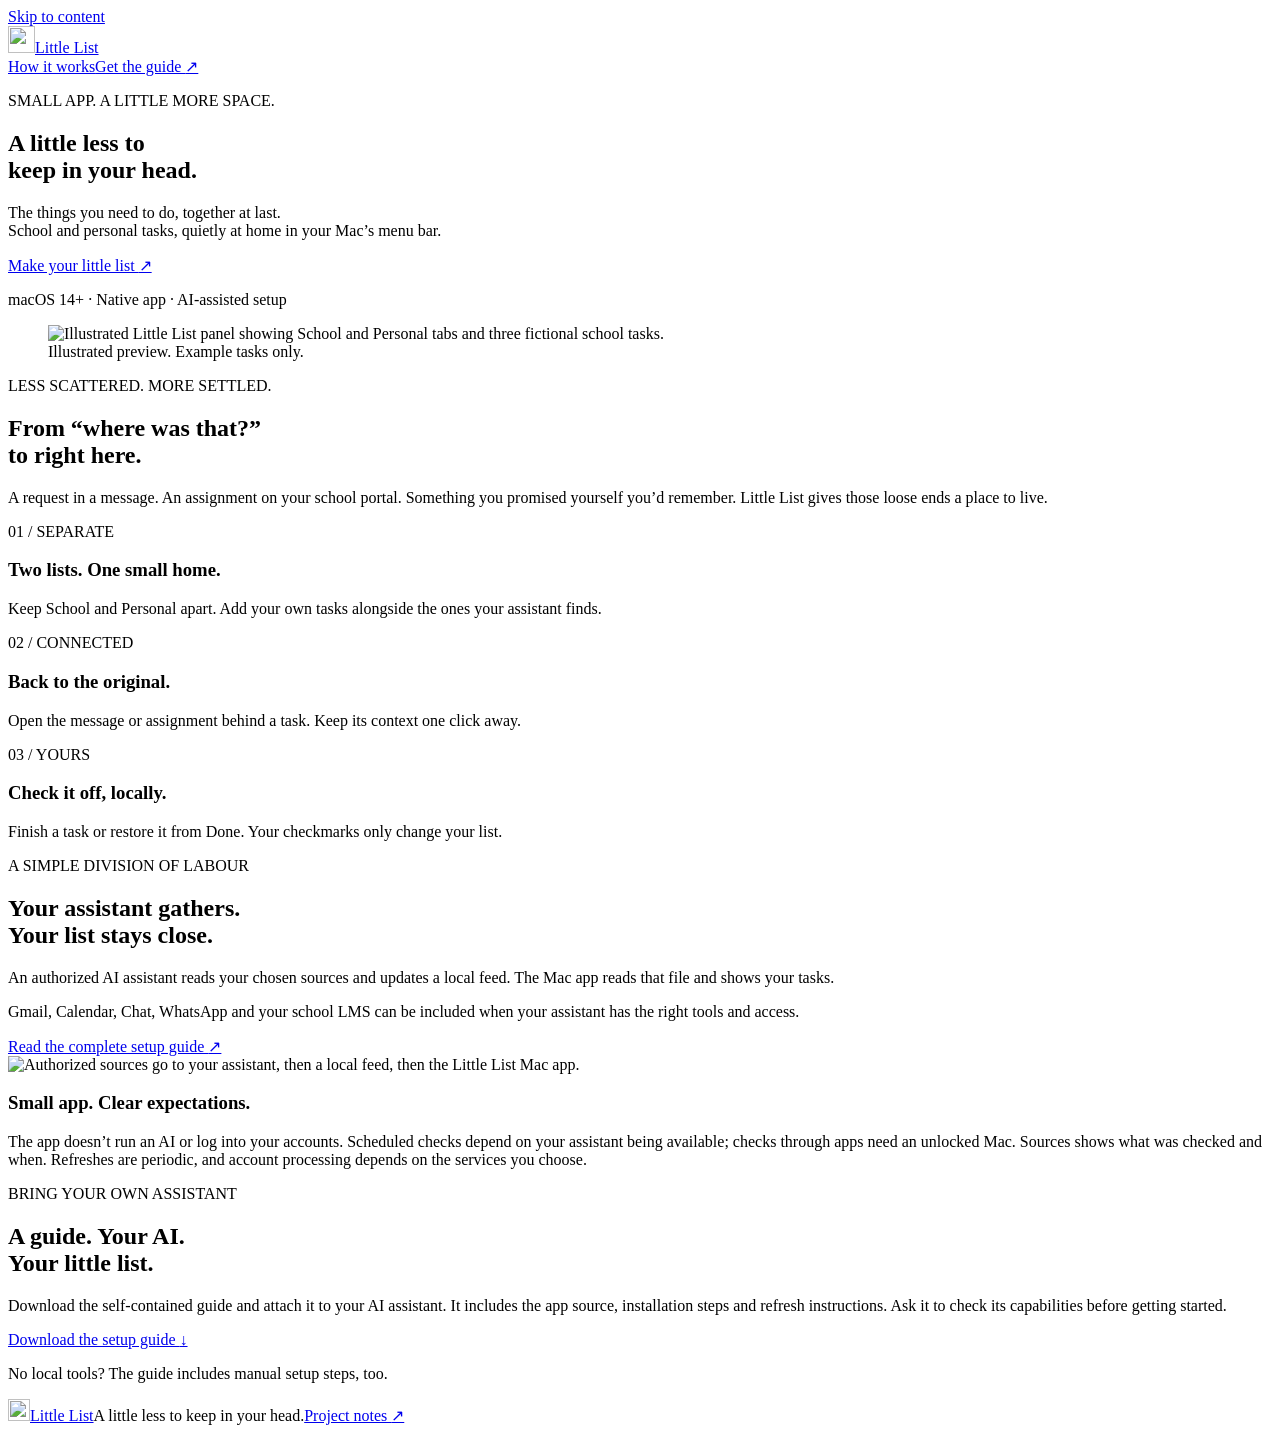
==== index.html @ 294b7299 "Rename Little-List-website-and-docs/index.html to index.html" ====
<!doctype html>
<html lang="en">
<head>
<meta charset="utf-8"><meta name="viewport" content="width=device-width, initial-scale=1">
<meta name="description" content="Little List brings your school and personal tasks into a quiet native macOS menu bar app, with an AI-assisted local feed.">
<meta name="theme-color" content="#f8f8f5"><title>Little List — A little less to keep in your head.</title>
<link rel="icon" href="assets/icon.svg" type="image/svg+xml"><link rel="stylesheet" href="styles.css">
</head>
<body>
<a class="skip" href="#main">Skip to content</a>
<header><a class="brand" href="./" aria-label="Little List home"><img src="assets/icon.svg" width="27" height="27" alt="">Little List</a><nav aria-label="Main navigation"><a href="#how">How it works</a><a href="Little-List-Setup-Guide.md" class="nav-cta" download>Get the guide <span aria-hidden="true">↗</span></a></nav></header>
<main id="main">
<section class="hero"><p class="eyebrow"><span></span> SMALL APP. A LITTLE MORE SPACE.</p><h1>A little less to<br>keep in your head.</h1><p class="intro">The things you need to do, together at last.<br> School and personal tasks, quietly at home in your Mac’s menu bar.</p><a class="button" href="Little-List-Setup-Guide.md" download>Make your little list <span aria-hidden="true">↗</span></a><p class="note">macOS 14+ · Native app · AI-assisted setup</p>
<figure class="product"><img src="assets/little-list-preview.svg" width="1120" height="760" alt="Illustrated Little List panel showing School and Personal tabs and three fictional school tasks."><figcaption>Illustrated preview. Example tasks only.</figcaption></figure></section>
<section class="statement" id="about"><p class="eyebrow">LESS SCATTERED. MORE SETTLED.</p><h2>From “where was that?”<br>to right here.</h2><p>A request in a message. An assignment on your school portal. Something you promised yourself you’d remember. Little List gives those loose ends a place to live.</p></section>
<section class="features" aria-label="Features"><article><span class="number">01 / SEPARATE</span><h3>Two lists. One small home.</h3><p>Keep School and Personal apart. Add your own tasks alongside the ones your assistant finds.</p></article><article><span class="number">02 / CONNECTED</span><h3>Back to the original.</h3><p>Open the message or assignment behind a task. Keep its context one click away.</p></article><article><span class="number">03 / YOURS</span><h3>Check it off, locally.</h3><p>Finish a task or restore it from Done. Your checkmarks only change your list.</p></article></section>
<section class="how" id="how"><div><p class="eyebrow">A SIMPLE DIVISION OF LABOUR</p><h2>Your assistant gathers.<br>Your list stays close.</h2><p>An authorized AI assistant reads your chosen sources and updates a local feed. The Mac app reads that file and shows your tasks.</p><p>Gmail, Calendar, Chat, WhatsApp and your school LMS can be included when your assistant has the right tools and access.</p><a class="text-link" href="Little-List-Setup-Guide.md">Read the complete setup guide <span aria-hidden="true">↗</span></a></div><img src="assets/how-it-works.svg" width="900" height="580" alt="Authorized sources go to your assistant, then a local feed, then the Little List Mac app."></section>
<section class="honest"><h3>Small app. Clear expectations.</h3><p>The app doesn’t run an AI or log into your accounts. Scheduled checks depend on your assistant being available; checks through apps need an unlocked Mac. Sources shows what was checked and when. Refreshes are periodic, and account processing depends on the services you choose.</p></section>
<section class="start" id="start"><p class="eyebrow">BRING YOUR OWN ASSISTANT</p><h2>A guide. Your AI.<br>Your little list.</h2><p>Download the self-contained guide and attach it to your AI assistant. It includes the app source, installation steps and refresh instructions. Ask it to check its capabilities before getting started.</p><a class="button" href="Little-List-Setup-Guide.md" download>Download the setup guide <span aria-hidden="true">↓</span></a><p class="note">No local tools? The guide includes manual setup steps, too.</p></section>
</main><footer><a class="brand" href="./"><img src="assets/icon.svg" width="22" height="22" alt="">Little List</a><span>A little less to keep in your head.</span><a href="README.md">Project notes <span aria-hidden="true">↗</span></a></footer>
</body></html>
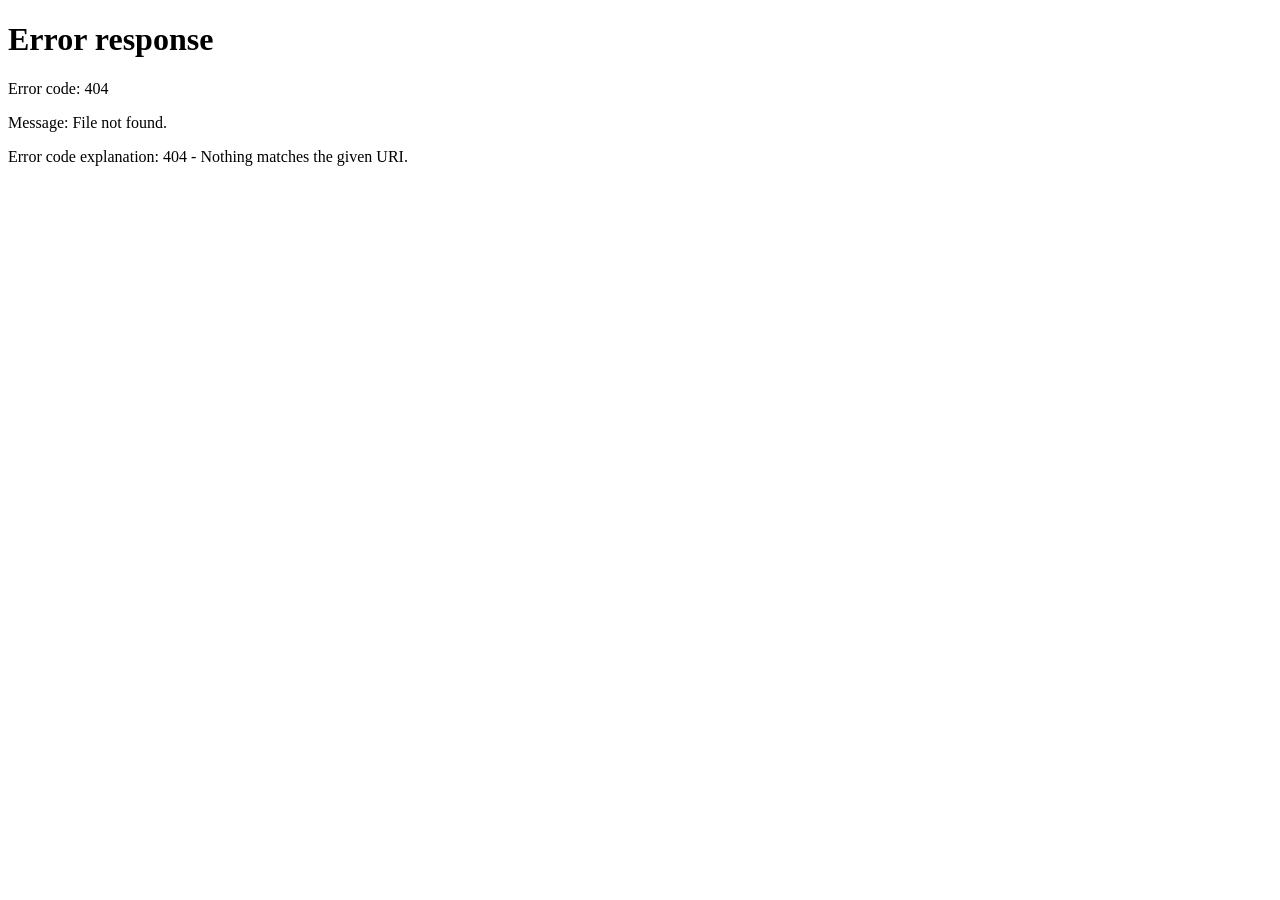
==== commit ad8ce76d: "Create index.html" ====
--- a/index.html
+++ b/index.html
@@ -1,21 +1,18 @@
-<!doctype html>
+<!DOCTYPE html>
 <html lang="en">
 <head>
-<meta charset="utf-8"><meta name="viewport" content="width=device-width, initial-scale=1">
-<meta name="description" content="Little List brings your school and personal tasks into a quiet native macOS menu bar app, with an AI-assisted local feed.">
-<meta name="theme-color" content="#f8f8f5"><title>Little List — A little less to keep in your head.</title>
-<link rel="icon" href="assets/icon.svg" type="image/svg+xml"><link rel="stylesheet" href="styles.css">
+    <meta charset="UTF-8">
+    <meta name="viewport" content="width=device-width, initial-scale=1.0">
+
+    <title>Redirecting...</title>
+
+    <meta http-equiv="refresh" content="0; url=YOUR-FOLDER/">
+
+    <script>
+        window.location.replace("YOUR-FOLDER/");
+    </script>
 </head>
 <body>
-<a class="skip" href="#main">Skip to content</a>
-<header><a class="brand" href="./" aria-label="Little List home"><img src="assets/icon.svg" width="27" height="27" alt="">Little List</a><nav aria-label="Main navigation"><a href="#how">How it works</a><a href="Little-List-Setup-Guide.md" class="nav-cta" download>Get the guide <span aria-hidden="true">↗</span></a></nav></header>
-<main id="main">
-<section class="hero"><p class="eyebrow"><span></span> SMALL APP. A LITTLE MORE SPACE.</p><h1>A little less to<br>keep in your head.</h1><p class="intro">The things you need to do, together at last.<br> School and personal tasks, quietly at home in your Mac’s menu bar.</p><a class="button" href="Little-List-Setup-Guide.md" download>Make your little list <span aria-hidden="true">↗</span></a><p class="note">macOS 14+ · Native app · AI-assisted setup</p>
-<figure class="product"><img src="assets/little-list-preview.svg" width="1120" height="760" alt="Illustrated Little List panel showing School and Personal tabs and three fictional school tasks."><figcaption>Illustrated preview. Example tasks only.</figcaption></figure></section>
-<section class="statement" id="about"><p class="eyebrow">LESS SCATTERED. MORE SETTLED.</p><h2>From “where was that?”<br>to right here.</h2><p>A request in a message. An assignment on your school portal. Something you promised yourself you’d remember. Little List gives those loose ends a place to live.</p></section>
-<section class="features" aria-label="Features"><article><span class="number">01 / SEPARATE</span><h3>Two lists. One small home.</h3><p>Keep School and Personal apart. Add your own tasks alongside the ones your assistant finds.</p></article><article><span class="number">02 / CONNECTED</span><h3>Back to the original.</h3><p>Open the message or assignment behind a task. Keep its context one click away.</p></article><article><span class="number">03 / YOURS</span><h3>Check it off, locally.</h3><p>Finish a task or restore it from Done. Your checkmarks only change your list.</p></article></section>
-<section class="how" id="how"><div><p class="eyebrow">A SIMPLE DIVISION OF LABOUR</p><h2>Your assistant gathers.<br>Your list stays close.</h2><p>An authorized AI assistant reads your chosen sources and updates a local feed. The Mac app reads that file and shows your tasks.</p><p>Gmail, Calendar, Chat, WhatsApp and your school LMS can be included when your assistant has the right tools and access.</p><a class="text-link" href="Little-List-Setup-Guide.md">Read the complete setup guide <span aria-hidden="true">↗</span></a></div><img src="assets/how-it-works.svg" width="900" height="580" alt="Authorized sources go to your assistant, then a local feed, then the Little List Mac app."></section>
-<section class="honest"><h3>Small app. Clear expectations.</h3><p>The app doesn’t run an AI or log into your accounts. Scheduled checks depend on your assistant being available; checks through apps need an unlocked Mac. Sources shows what was checked and when. Refreshes are periodic, and account processing depends on the services you choose.</p></section>
-<section class="start" id="start"><p class="eyebrow">BRING YOUR OWN ASSISTANT</p><h2>A guide. Your AI.<br>Your little list.</h2><p>Download the self-contained guide and attach it to your AI assistant. It includes the app source, installation steps and refresh instructions. Ask it to check its capabilities before getting started.</p><a class="button" href="Little-List-Setup-Guide.md" download>Download the setup guide <span aria-hidden="true">↓</span></a><p class="note">No local tools? The guide includes manual setup steps, too.</p></section>
-</main><footer><a class="brand" href="./"><img src="assets/icon.svg" width="22" height="22" alt="">Little List</a><span>A little less to keep in your head.</span><a href="README.md">Project notes <span aria-hidden="true">↗</span></a></footer>
-</body></html>
+    <p>Redirecting...</p>
+</body>
+</html>
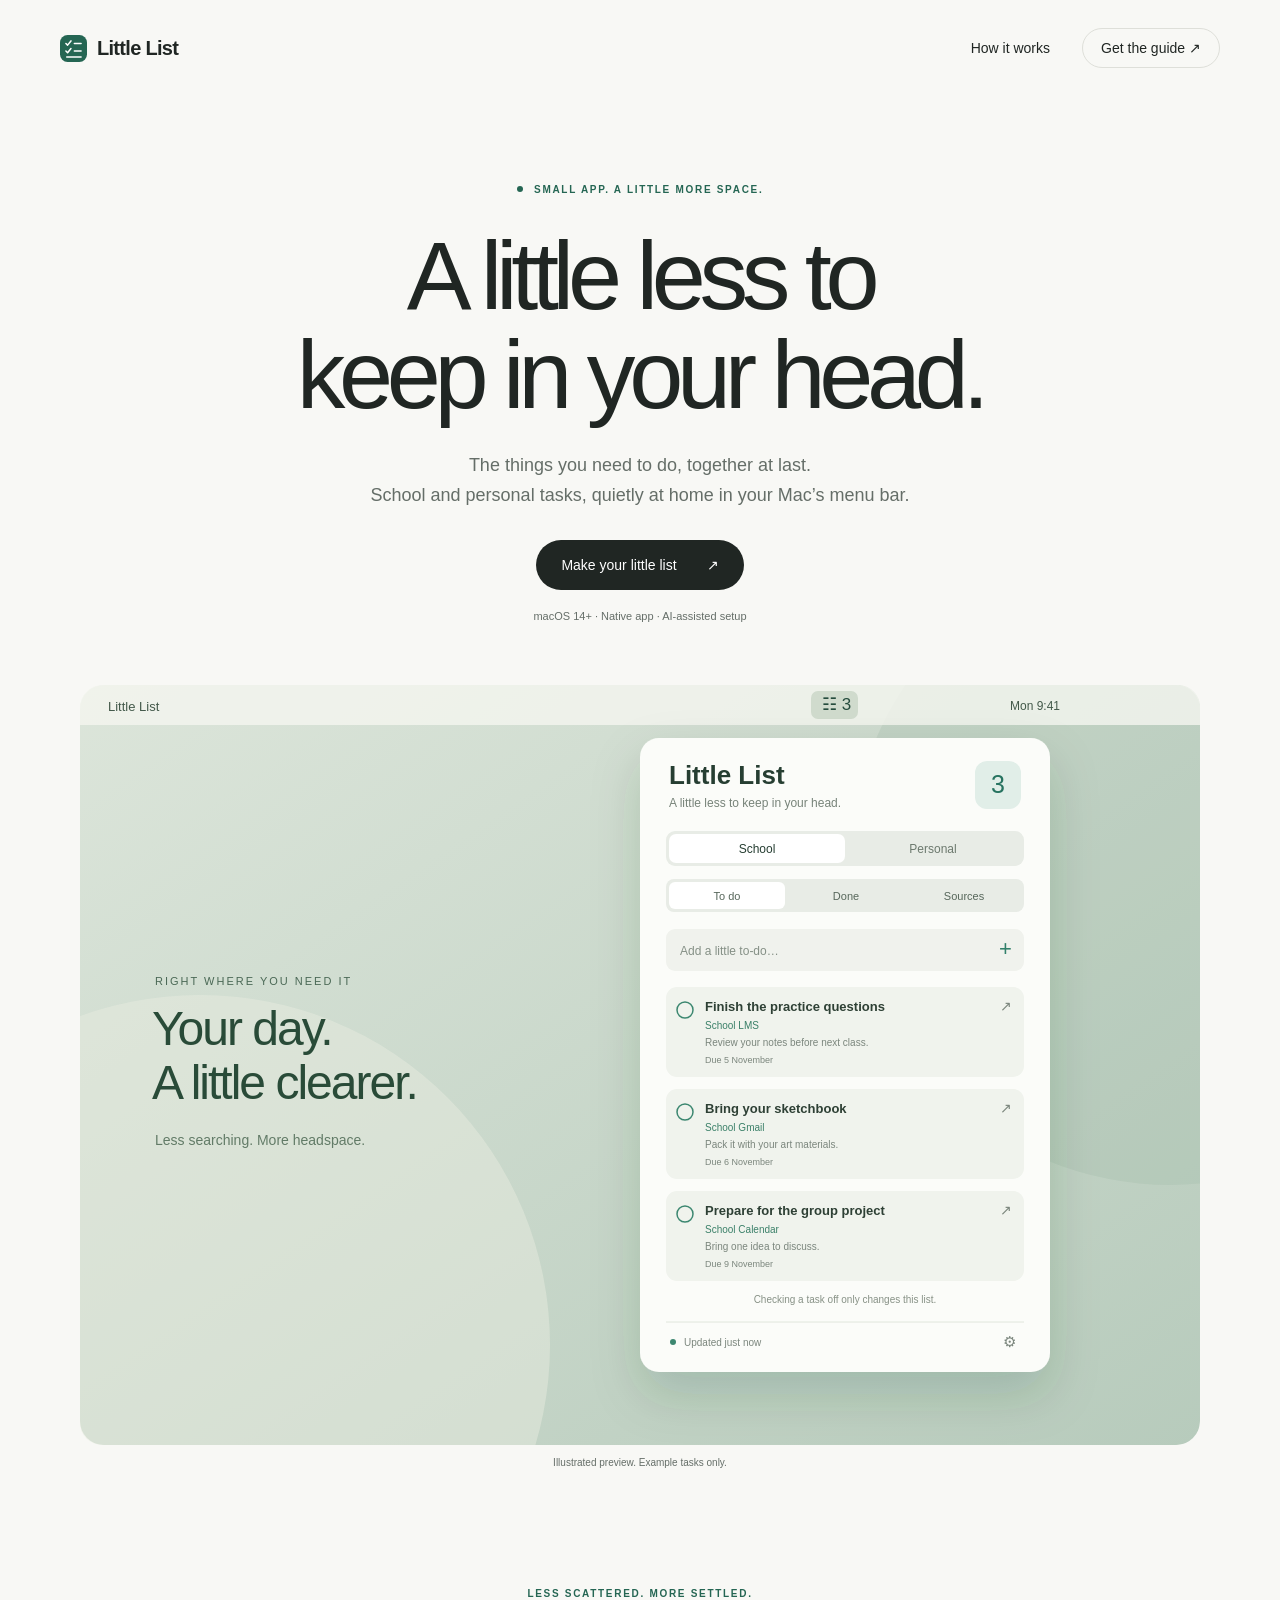
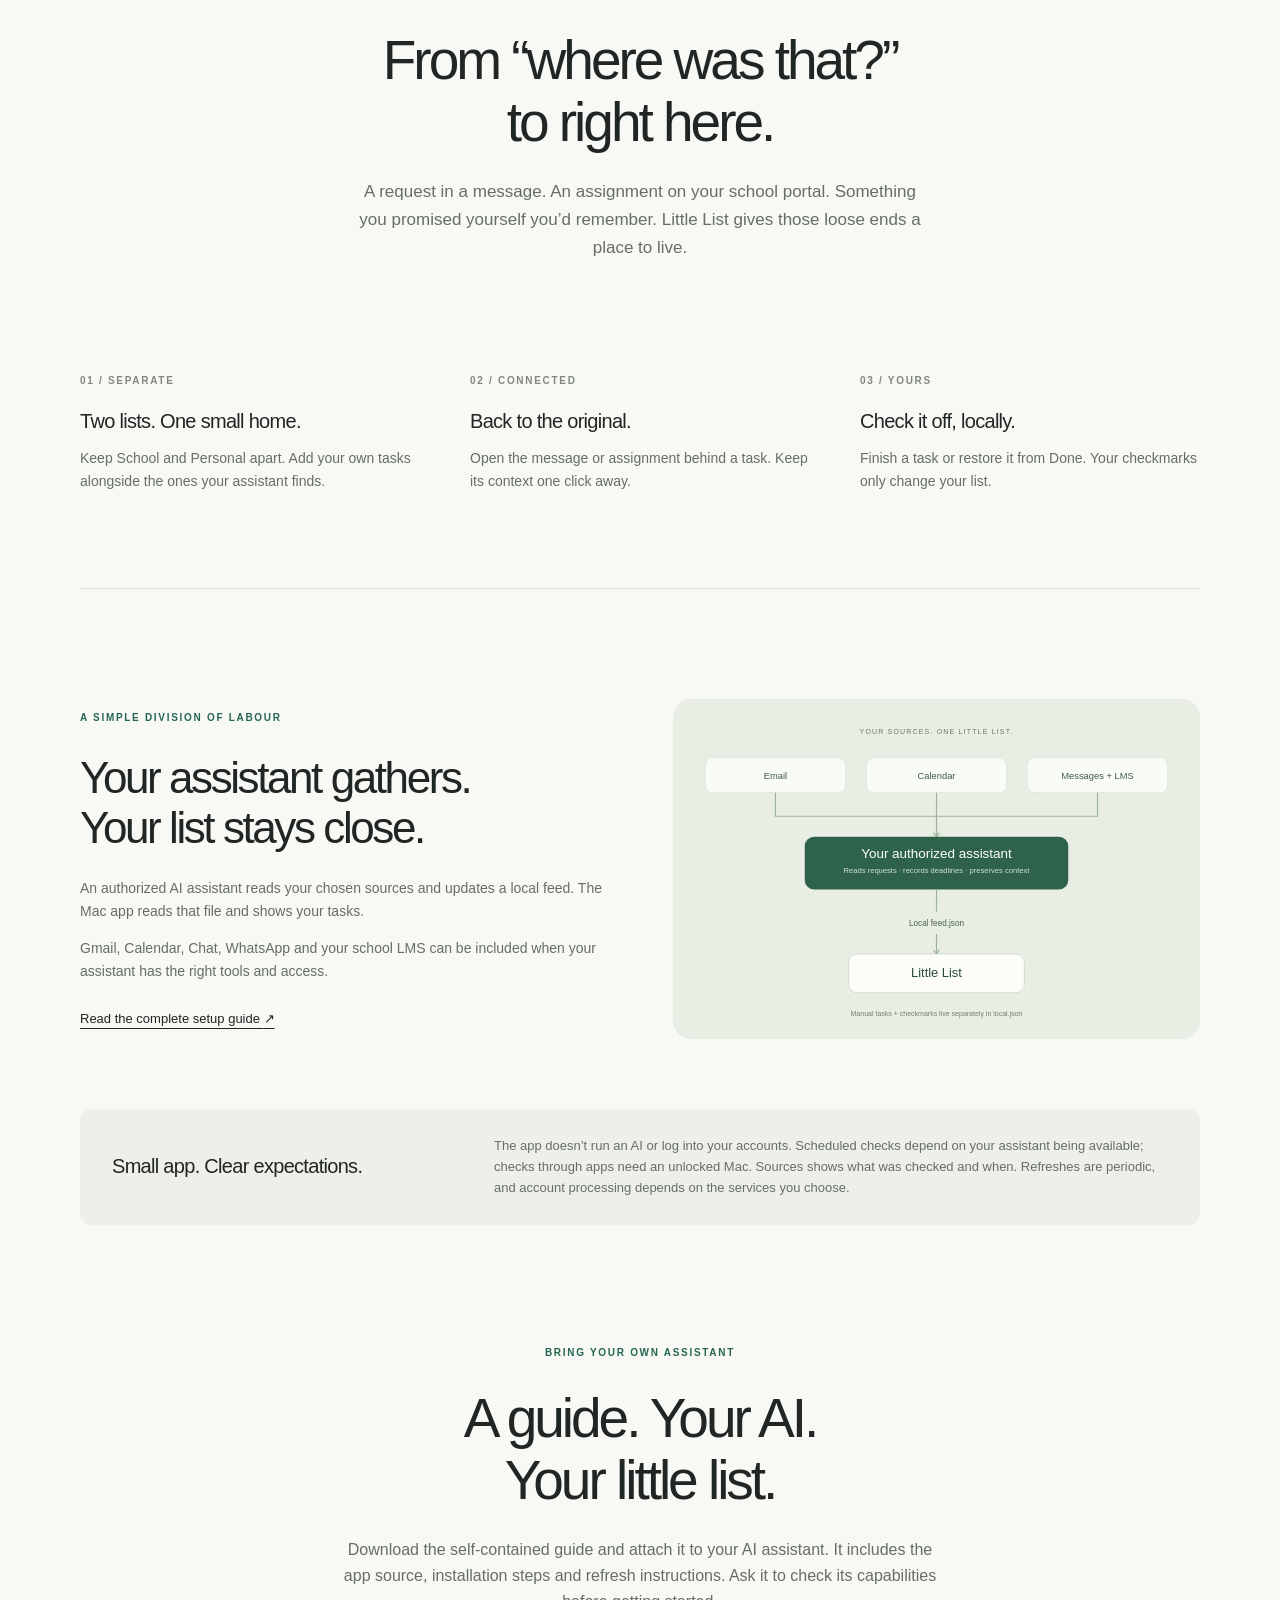
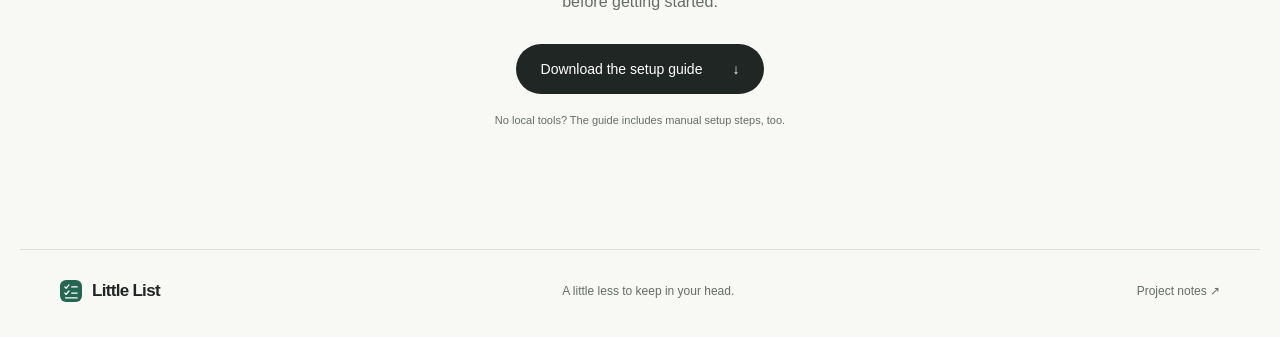
==== commit 9259503e: "Update redirect URL in index.html" ====
--- a/index.html
+++ b/index.html
@@ -6,10 +6,10 @@
 
     <title>Redirecting...</title>
 
-    <meta http-equiv="refresh" content="0; url=YOUR-FOLDER/">
+    <meta http-equiv="refresh" content="0; url=Little-List-website-and-docs/">
 
     <script>
-        window.location.replace("YOUR-FOLDER/");
+        window.location.replace("Little-List-website-and-docs/");
     </script>
 </head>
 <body>
